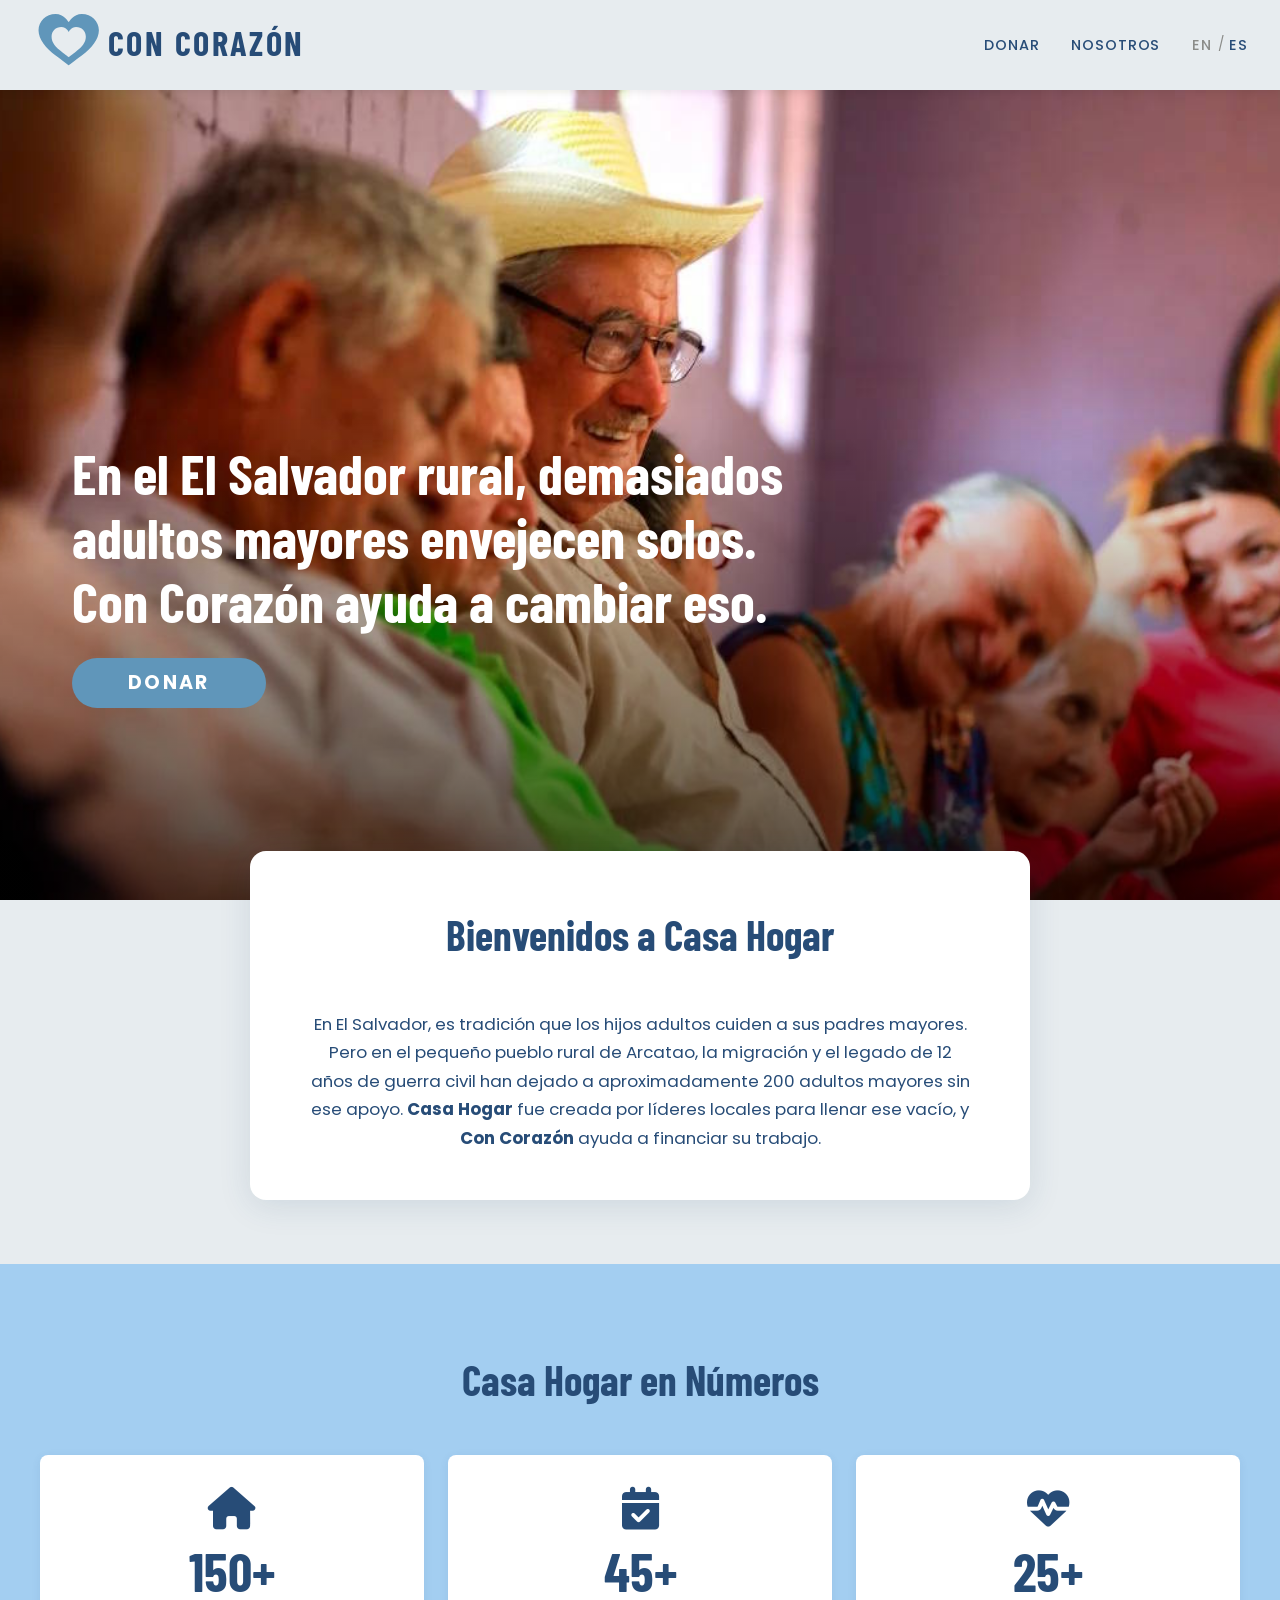
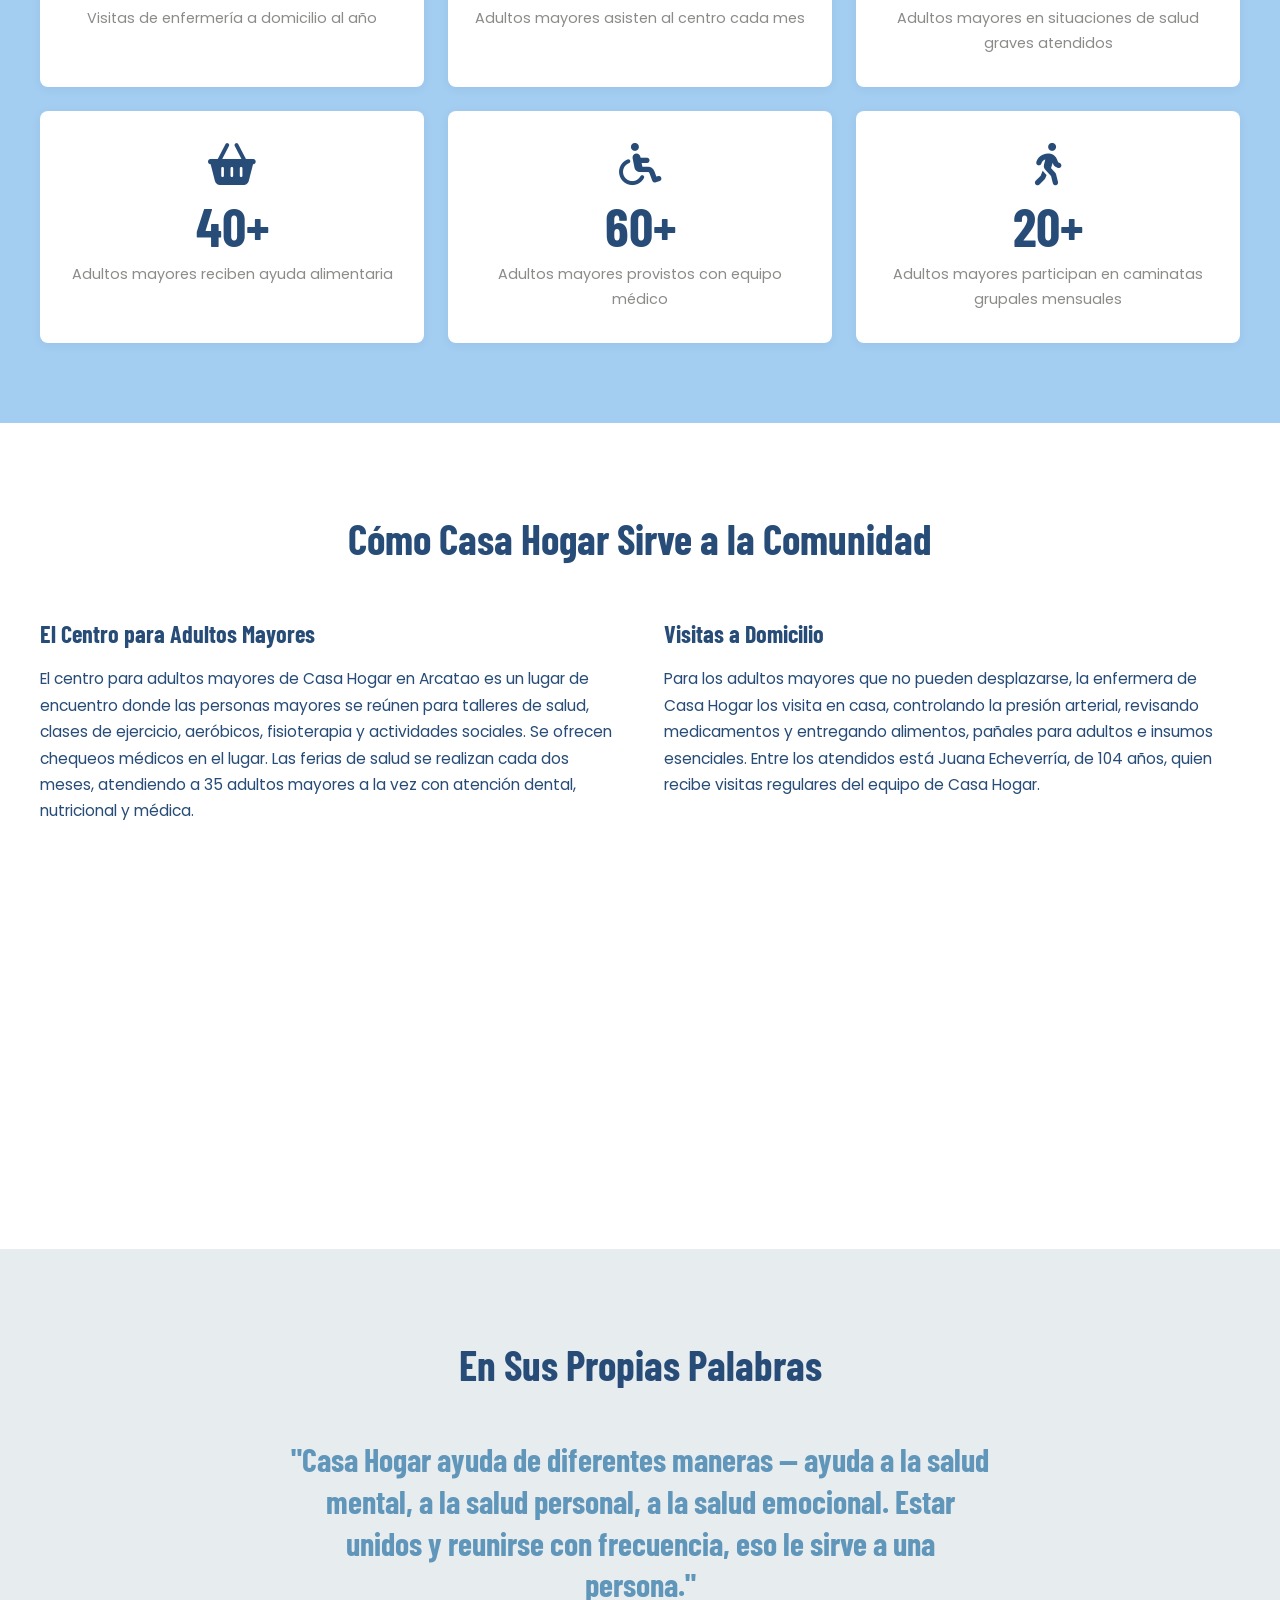
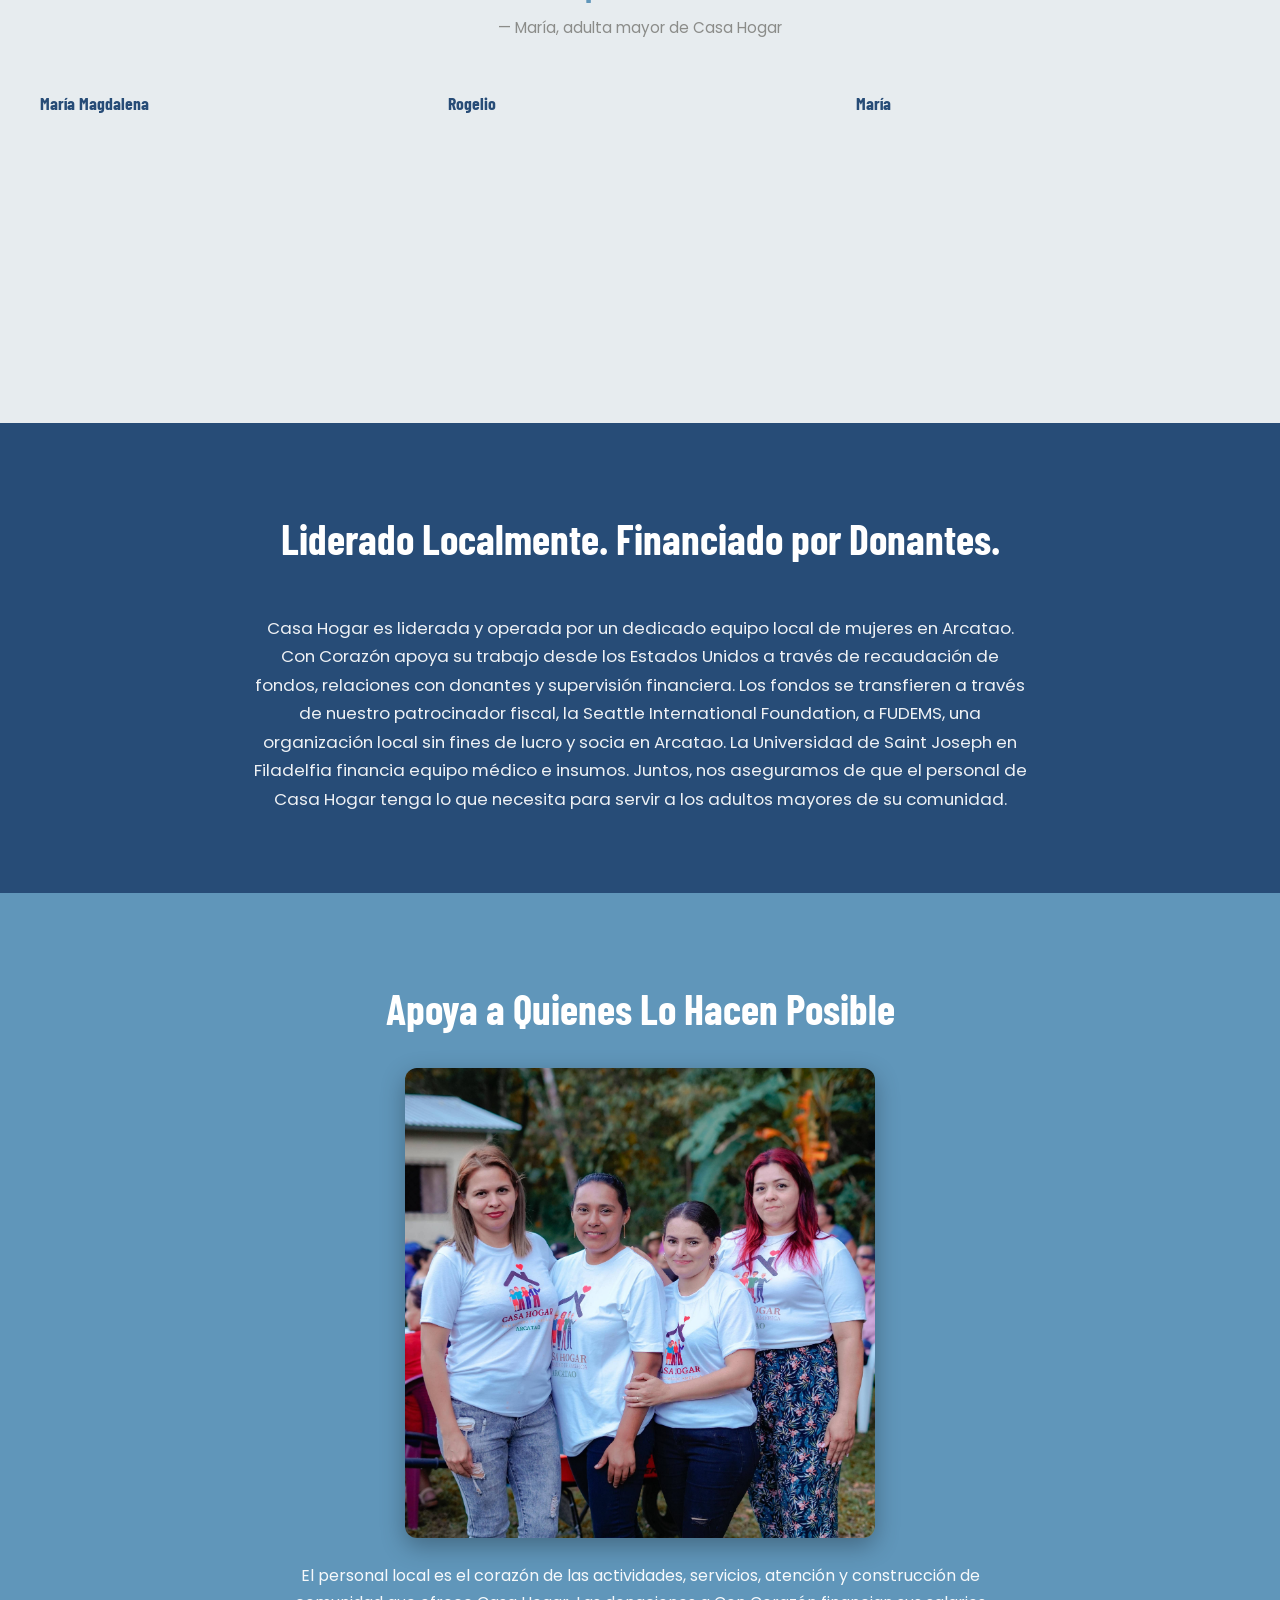
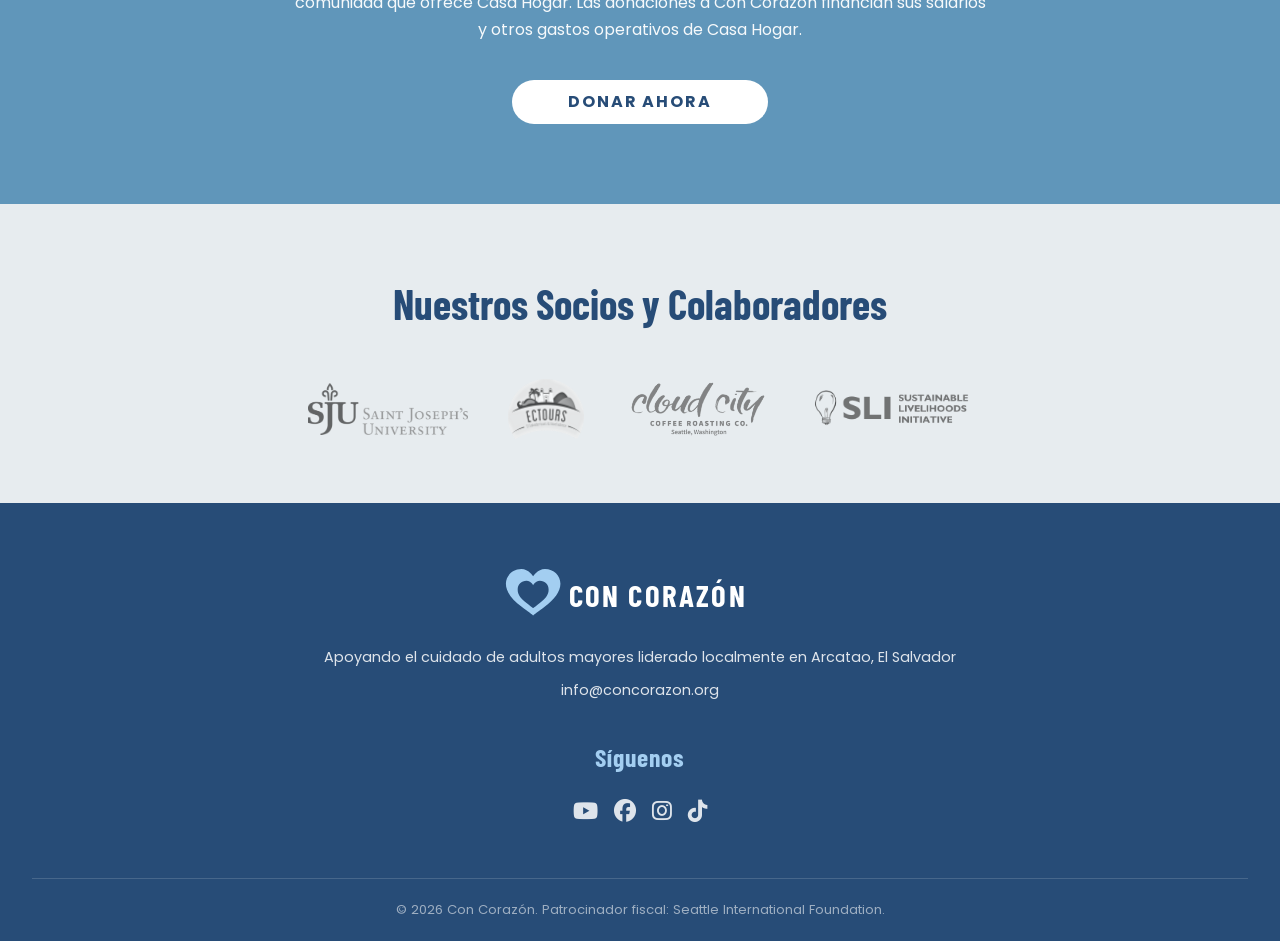
==== es/index.html @ 78c1507b "Spanish pages added" ====
<!DOCTYPE html>
<html lang="es-SV">
<head>
  <meta charset="UTF-8">
  <meta name="viewport" content="width=device-width, initial-scale=1.0">
  <title>Con Corazón — Apoyando el cuidado de adultos mayores en Arcatao, El Salvador</title>
  <meta name="description" content="Con Corazón apoya a Casa Hogar San Romero de América, un programa de atención a adultos mayores liderado localmente en Arcatao, El Salvador.">
  <link rel="icon" type="image/svg+xml" href="../favicon.svg">
  <link rel="stylesheet" href="../css/styles.css">
  <link rel="stylesheet" href="https://cdnjs.cloudflare.com/ajax/libs/font-awesome/6.5.0/css/all.min.css">
</head>
<body>

  <!-- ─── Navigation ────────────────────────────────────────────── -->
  <nav class="site-nav" role="navigation" aria-label="Navegación principal">
    <div class="nav-logo">
      <a href="index.html" aria-label="Inicio de Con Corazón">
        <svg width="310" height="66" viewBox="50 0 380 80" role="img">
          <title>Logo de Con Corazón</title>
          <g transform="translate(95, 40)">
            <path d="M0,-28 C0,-28 -6,-38 -16,-38 C-28,-38 -37,-29 -37,-18 C-37,-7 -28,4 -16,13 C-8,19 0,25 0,25 C0,25 8,19 16,13 C28,4 37,-7 37,-18 C37,-29 28,-38 16,-38 C6,-38 0,-28 0,-28 Z" fill="#6096BA"/>
            <path d="M0,-16 C0,-16 -3,-22 -9,-22 C-16,-22 -21,-17 -21,-10 C-21,-3 -16,3 -9,8 C-4,12 0,15 0,15 C0,15 4,12 9,8 C16,3 21,-3 21,-10 C21,-17 16,-22 9,-22 C3,-22 0,-16 0,-16 Z" fill="#E7ECEF"/>
          </g>
          <text x="143" y="53" font-family="'Barlow Condensed', sans-serif" font-weight="700" font-size="42" letter-spacing="3" fill="#274C77">CON CORAZÓN</text>
        </svg>
      </a>
    </div>

    <button class="nav-hamburger" aria-label="Abrir menú" aria-expanded="false" onclick="this.setAttribute('aria-expanded', this.getAttribute('aria-expanded')==='true'?'false':'true'); document.getElementById('nav-links').classList.toggle('open');">
      <span></span><span></span><span></span>
    </button>

    <ul class="nav-links" id="nav-links">
      <li><a href="https://givebutter.com/concorazon" target="_blank" rel="noopener">Donar</a></li>
      <li><a href="about.html">Nosotros</a></li>
      <li>
        <span class="lang-toggle">
          <a href="../en/index.html" class="lang-inactive">EN</a>
          <span class="lang-sep">/</span>
          <a href="index.html" class="lang-active">ES</a>
        </span>
      </li>
    </ul>
  </nav>

  <!-- ─── Section 1: Hero ───────────────────────────────────────── -->
  <section class="hero" aria-label="Hero">
    <div class="hero-overlay"></div>
    <div class="hero-content">
      <h1>En el El Salvador rural, demasiados adultos mayores envejecen solos. Con Corazón ayuda a cambiar eso.</h1>
      <a href="https://givebutter.com/concorazon" class="btn-primary" target="_blank" rel="noopener">Donar</a>
    </div>
  </section>

  <!-- ─── Section 2: The Problem ───────────────────────────────── -->
  <section class="section-problem" aria-labelledby="problem-heading">
    <div class="inner">
      <h2 class="section-header" id="problem-heading">Bienvenidos a Casa Hogar</h2>
      <p>En El Salvador, es tradición que los hijos adultos cuiden a sus padres mayores. Pero en el pequeño pueblo rural de Arcatao, la migración y el legado de 12 años de guerra civil han dejado a aproximadamente 200 adultos mayores sin ese apoyo. <strong>Casa Hogar</strong> fue creada por líderes locales para llenar ese vacío, y <strong>Con Corazón</strong> ayuda a financiar su trabajo.</p>
    </div>
  </section>

  <!-- ─── Section 3: Stat Cards ─────────────────────────────────── -->
  <section class="section-stats" aria-labelledby="stats-heading">
    <div class="inner">
      <h2 class="section-header" id="stats-heading">Casa Hogar en Números</h2>
      <div class="stat-grid">

        <div class="stat-card">
          <i class="fa-solid fa-house" aria-hidden="true"></i>
          <div class="stat-number">150+</div>
          <div class="stat-label">Visitas de enfermería a domicilio al año</div>
        </div>

        <div class="stat-card">
          <i class="fa-solid fa-calendar-check" aria-hidden="true"></i>
          <div class="stat-number">45+</div>
          <div class="stat-label">Adultos mayores asisten al centro cada mes</div>
        </div>

        <div class="stat-card">
          <i class="fa-solid fa-heart-pulse" aria-hidden="true"></i>
          <div class="stat-number">25+</div>
          <div class="stat-label">Adultos mayores en situaciones de salud graves atendidos</div>
        </div>

        <div class="stat-card">
          <i class="fa-solid fa-basket-shopping" aria-hidden="true"></i>
          <div class="stat-number">40+</div>
          <div class="stat-label">Adultos mayores reciben ayuda alimentaria</div>
        </div>

        <div class="stat-card">
          <i class="fa-solid fa-wheelchair" aria-hidden="true"></i>
          <div class="stat-number">60+</div>
          <div class="stat-label">Adultos mayores provistos con equipo médico</div>
        </div>

        <div class="stat-card">
          <i class="fa-solid fa-person-walking" aria-hidden="true"></i>
          <div class="stat-number">20+</div>
          <div class="stat-label">Adultos mayores participan en caminatas grupales mensuales</div>
        </div>

      </div>
    </div>
  </section>

  <!-- ─── Section 4: What Is Casa Hogar ────────────────────────── -->
  <section class="section-casa" aria-labelledby="casa-heading">
    <div class="inner">
      <h2 class="section-header" id="casa-heading">Cómo Casa Hogar Sirve a la Comunidad</h2>
      <div class="casa-columns">

        <div class="casa-col">
          <h3>El Centro para Adultos Mayores</h3>
          <p>El centro para adultos mayores de Casa Hogar en Arcatao es un lugar de encuentro donde las personas mayores se reúnen para talleres de salud, clases de ejercicio, aeróbicos, fisioterapia y actividades sociales. Se ofrecen chequeos médicos en el lugar. Las ferias de salud se realizan cada dos meses, atendiendo a 35 adultos mayores a la vez con atención dental, nutricional y médica.</p>
          <div class="video-wrap">
            <iframe src="https://www.youtube.com/embed/SIsuUfi-Hgg" title="Centro para Adultos Mayores de Casa Hogar" allowfullscreen loading="lazy"></iframe>
          </div>
        </div>

        <div class="casa-col">
          <h3>Visitas a Domicilio</h3>
          <p>Para los adultos mayores que no pueden desplazarse, la enfermera de Casa Hogar los visita en casa, controlando la presión arterial, revisando medicamentos y entregando alimentos, pañales para adultos e insumos esenciales. Entre los atendidos está Juana Echeverría, de 104 años, quien recibe visitas regulares del equipo de Casa Hogar.</p>
          <div class="video-wrap">
            <iframe src="https://www.youtube.com/embed/_XHFitrFmFE" title="Visitas a Domicilio de Casa Hogar" allowfullscreen loading="lazy"></iframe>
          </div>
        </div>

      </div>
    </div>
  </section>

  <!-- ─── Section 5: Testimonials ──────────────────────────────── -->
  <section class="section-testimonials" aria-labelledby="testimonials-heading">
    <div class="inner">
      <h2 class="section-header" id="testimonials-heading">En Sus Propias Palabras</h2>

      <div class="pull-quote">
        <blockquote>"Casa Hogar ayuda de diferentes maneras &mdash; ayuda a la salud mental, a la salud personal, a la salud emocional. Estar unidos y reunirse con frecuencia, eso le sirve a una persona."</blockquote>
        <cite>— María, adulta mayor de Casa Hogar</cite>
      </div>

      <div class="video-row">

        <div>
          <div class="video-label">María Magdalena</div>
          <div class="video-wrap">
            <iframe src="https://www.youtube.com/embed/TL18-cvgX3M" title="Testimonio: María Magdalena" allowfullscreen loading="lazy"></iframe>
          </div>
        </div>

        <div>
          <div class="video-label">Rogelio</div>
          <div class="video-wrap">
            <iframe src="https://www.youtube.com/embed/rssezX01cHo" title="Testimonio: Rogelio" allowfullscreen loading="lazy"></iframe>
          </div>
        </div>

        <div>
          <div class="video-label">María</div>
          <div class="video-wrap">
            <iframe src="https://www.youtube.com/embed/4YFCZ-IVtp0" title="Testimonio: María" allowfullscreen loading="lazy"></iframe>
          </div>
        </div>

      </div>
    </div>
  </section>

  <!-- ─── Section 6: How We Work ───────────────────────────────── -->
  <section class="section-how" aria-labelledby="how-heading">
    <div class="inner">
      <h2 class="section-header section-header--white" id="how-heading">Liderado Localmente. Financiado por Donantes.</h2>
      <p>Casa Hogar es liderada y operada por un dedicado equipo local de mujeres en Arcatao. Con Corazón apoya su trabajo desde los Estados Unidos a través de recaudación de fondos, relaciones con donantes y supervisión financiera. Los fondos se transfieren a través de nuestro patrocinador fiscal, la Seattle International Foundation, a FUDEMS, una organización local sin fines de lucro y socia en Arcatao. La Universidad de Saint Joseph en Filadelfia financia equipo médico e insumos. Juntos, nos aseguramos de que el personal de Casa Hogar tenga lo que necesita para servir a los adultos mayores de su comunidad.</p>
    </div>
  </section>

  <!-- ─── Section 7: Donate CTA ────────────────────────────────── -->
  <section class="section-donate" aria-labelledby="donate-heading">
    <div class="inner">
      <h2 class="section-header" id="donate-heading">Apoya a Quienes Lo Hacen Posible</h2>
      <div class="team-photo-break">
        <img src="../images/Casa_Hogar_Team.jpg" alt="El equipo de Casa Hogar en Arcatao, El Salvador">
      </div>
      <p>El personal local es el corazón de las actividades, servicios, atención y construcción de comunidad que ofrece Casa Hogar. Las donaciones a Con Corazón financian sus salarios y otros gastos operativos de Casa Hogar.</p>
      <a href="https://givebutter.com/concorazon" class="btn-donate" target="_blank" rel="noopener">Donar Ahora</a>
    </div>
  </section>

  <!-- ─── Section 8: Partners ──────────────────────────────────── -->
  <section class="section-partners" aria-labelledby="partners-heading">
    <div class="inner">
      <h2 class="section-header" id="partners-heading">Nuestros Socios y Colaboradores</h2>
      <div class="partner-row">

        <a href="https://www.sju.edu/" class="partner-logo" target="_blank" rel="noopener" aria-label="Saint Joseph's University">
          <img src="../images/saint-josephs-university.png" alt="Saint Joseph's University">
        </a>

        <a href="https://www.ectourselsalvador.com/" class="partner-logo" target="_blank" rel="noopener" aria-label="EC Tours El Salvador">
          <img src="../images/EC%20Tours.png" alt="EC Tours El Salvador">
        </a>

        <a href="https://www.cloudcitycoffeeroasting.com/" class="partner-logo" target="_blank" rel="noopener" aria-label="Cloud City Coffee Roasters">
          <img src="../images/CloudCityRoasters.png" alt="Cloud City Coffee Roasters">
        </a>

        <div class="partner-logo" aria-label="Sustainable Livelihoods Initiative">
          <img src="../images/Sustainable%20Livelihoods%20Initiative.png" alt="Sustainable Livelihoods Initiative">
        </div>

      </div>
    </div>
  </section>

  <!-- ─── Footer ───────────────────────────────────────────────── -->
  <footer class="site-footer" aria-label="Pie de página">
    <div class="footer-grid">

      <div class="footer-col">
        <svg width="280" height="60" viewBox="50 0 380 80" role="img" aria-label="Logo de Con Corazón">
          <title>Con Corazón</title>
          <g transform="translate(95, 40)">
            <path d="M0,-28 C0,-28 -6,-38 -16,-38 C-28,-38 -37,-29 -37,-18 C-37,-7 -28,4 -16,13 C-8,19 0,25 0,25 C0,25 8,19 16,13 C28,4 37,-7 37,-18 C37,-29 28,-38 16,-38 C6,-38 0,-28 0,-28 Z" fill="#A3CEF1"/>
            <path d="M0,-16 C0,-16 -3,-22 -9,-22 C-16,-22 -21,-17 -21,-10 C-21,-3 -16,3 -9,8 C-4,12 0,15 0,15 C0,15 4,12 9,8 C16,3 21,-3 21,-10 C21,-17 16,-22 9,-22 C3,-22 0,-16 0,-16 Z" fill="#274C77"/>
          </g>
          <text x="143" y="53" font-family="'Barlow Condensed', sans-serif" font-weight="700" font-size="42" letter-spacing="3" fill="#ffffff">CON CORAZÓN</text>
        </svg>
        <p class="footer-tagline">Apoyando el cuidado de adultos mayores liderado localmente en Arcatao, El Salvador</p>
        <a href="mailto:info@concorazon.org">info@concorazon.org</a>
      </div>

      <div class="footer-col">
        <h4>Síguenos</h4>
        <div class="social-links">
          <a href="https://www.youtube.com/@concorazon" target="_blank" rel="noopener" aria-label="YouTube">
            <i class="fa-brands fa-youtube" aria-hidden="true"></i>
          </a>
          <a href="https://www.facebook.com/ConCorazonElSalvador" target="_blank" rel="noopener" aria-label="Facebook">
            <i class="fa-brands fa-facebook" aria-hidden="true"></i>
          </a>
          <a href="https://www.instagram.com/concorazon_es/" target="_blank" rel="noopener" aria-label="Instagram">
            <i class="fa-brands fa-instagram" aria-hidden="true"></i>
          </a>
          <a href="https://www.tiktok.com/@concorazon_es" target="_blank" rel="noopener" aria-label="TikTok">
            <i class="fa-brands fa-tiktok" aria-hidden="true"></i>
          </a>
        </div>
      </div>

    </div>

    <div class="footer-bottom">
      <p>© <script>document.write(new Date().getFullYear())</script> Con Corazón. Patrocinador fiscal: Seattle International Foundation.</p>
    </div>
  </footer>

</body>
</html>
---- css/styles.css ----
@import url('https://fonts.googleapis.com/css2?family=Barlow+Condensed:wght@700&family=Poppins:wght@400;500;600;700&display=swap');

/* ─── Variables ─────────────────────────────────────────────────── */
:root {
  --platinum:   #E7ECEF;
  --dusk-blue:  #274C77;
  --steel-blue: #6096BA;
  --icy-blue:   #A3CEF1;
  --grey-olive: #8B8C89;
}

/* ─── Reset & Base ──────────────────────────────────────────────── */
*, *::before, *::after { box-sizing: border-box; margin: 0; padding: 0; }

html { scroll-behavior: smooth; }

body {
  font-family: 'Poppins', sans-serif;
  background-color: var(--platinum);
  color: var(--dusk-blue);
  font-size: 1rem;
  line-height: 1.7;
}

img { display: block; max-width: 100%; }

a { color: inherit; text-decoration: none; }

/* ─── Navigation ────────────────────────────────────────────────── */
.site-nav {
  position: sticky;
  top: 0;
  z-index: 100;
  background: var(--platinum);
  padding: 0.75rem 2rem;
  display: flex;
  align-items: center;
  justify-content: space-between;
  box-shadow: 0 2px 8px rgba(0,0,0,0.08);
}

.nav-logo a { display: flex; align-items: center; }

.nav-links {
  display: flex;
  align-items: center;
  gap: 2rem;
  list-style: none;
}

.nav-links a {
  font-family: 'Poppins', sans-serif;
  font-weight: 500;
  font-size: 0.9rem;
  letter-spacing: 0.06em;
  text-transform: uppercase;
  color: var(--dusk-blue);
  transition: color 0.2s;
}

.nav-links a.nav-bold {
  font-weight: 700;
}

.nav-links a:hover { color: var(--steel-blue); }

.lang-toggle { display: flex; align-items: center; gap: 0.35rem; }

.lang-toggle .lang-active { color: var(--dusk-blue); }
.lang-toggle .lang-inactive { color: var(--grey-olive); }
.lang-toggle .lang-sep { color: var(--grey-olive); font-size: 0.85rem; }

/* Hamburger */
.nav-hamburger {
  display: none;
  background: none;
  border: none;
  cursor: pointer;
  padding: 0.25rem;
  flex-direction: column;
  gap: 5px;
}

.nav-hamburger span {
  display: block;
  width: 26px;
  height: 3px;
  background: var(--dusk-blue);
  border-radius: 2px;
  transition: all 0.3s;
}

/* ─── Hero ──────────────────────────────────────────────────────── */
.hero {
  position: relative;
  min-height: 90vh;
  background-image: url('../images/Con_Corazon_Hero.jpg');
  background-size: cover;
  background-position: center;
  display: flex;
  align-items: flex-end;
}

.hero-overlay {
  position: absolute;
  inset: 0;
  background: linear-gradient(to bottom, transparent 40%, rgba(0,0,0,0.65) 100%);
}

.hero-content {
  position: relative;
  z-index: 1;
  padding: 3rem 2.5rem 7rem;
  max-width: 820px;
}

.hero-content h1 {
  font-family: 'Barlow Condensed', sans-serif;
  font-weight: 700;
  font-size: clamp(2rem, 5vw, 3.5rem);
  color: #fff;
  line-height: 1.15;
  margin-bottom: 1.5rem;
  text-wrap: balance;
}

.btn-primary {
  display: inline-block;
  font-family: 'Poppins', sans-serif;
  font-weight: 700;
  font-size: 1.2rem;
  letter-spacing: 0.12em;
  text-transform: uppercase;
  background: var(--steel-blue);
  color: #fff;
  padding: 0.55rem 3.5rem;
  border-radius: 50px;
  transition: background 0.2s;
}

.btn-primary:hover { background: var(--dusk-blue); }

.btn-donate {
  display: inline-block;
  font-family: 'Poppins', sans-serif;
  font-weight: 700;
  font-size: 1rem;
  letter-spacing: 0.12em;
  text-transform: uppercase;
  background: #fff;
  color: var(--dusk-blue);
  padding: 0.55rem 3.5rem;
  border-radius: 50px;
  transition: background 0.2s, color 0.2s;
}

.btn-donate:hover { background: var(--platinum); color: var(--dusk-blue); }

/* ─── Section Shared ─────────────────────────────────────────────── */
section { padding: 5rem 2rem; }

.section-header {
  font-family: 'Barlow Condensed', sans-serif;
  font-weight: 700;
  font-size: clamp(1.75rem, 3.5vw, 2.6rem);
  color: var(--dusk-blue);
  text-align: center;
  margin-bottom: 2.5rem;
  text-wrap: balance;
}

.section-header--white { color: #fff; }

/* ─── Section 2: Problem ─────────────────────────────────────────── */
.section-problem {
  background: var(--platinum);
  text-align: center;
  position: relative;
  z-index: 2;
  margin-top: 0;
  border-top: 1px solid transparent;
  padding-top: 0;
  padding-bottom: 4rem;
}

.section-problem .inner {
  max-width: 780px;
  margin: -50px auto 0;
  background: #fff;
  border-radius: 16px;
  box-shadow: 0 6px 32px rgba(39,76,119,0.13);
  padding: 3rem 3.5rem;
  position: relative;
  z-index: 3;
}


.section-problem p {
  font-size: 1.05rem;
  color: var(--dusk-blue);
}

/* ─── Section 3: Casa Hogar ──────────────────────────────────────── */
.section-casa {
  background: #fff;
}

.section-casa .inner { max-width: 1200px; margin: 0 auto; }

.casa-columns {
  display: grid;
  grid-template-columns: 1fr 1fr;
  gap: 3rem;
  margin-top: 0.5rem;
}

.casa-col h3 {
  font-family: 'Barlow Condensed', sans-serif;
  font-weight: 700;
  font-size: 1.5rem;
  color: var(--dusk-blue);
  margin-bottom: 0.75rem;
  text-wrap: balance;
}

.casa-col p {
  font-size: 0.97rem;
  margin-bottom: 1.25rem;
  color: var(--dusk-blue);
}

/* ─── Video Embed ────────────────────────────────────────────────── */
.video-wrap {
  position: relative;
  width: 100%;
  padding-bottom: 56.25%;
  height: 0;
  overflow: hidden;
  border-radius: 4px;
}

.video-wrap iframe {
  position: absolute;
  top: 0; left: 0;
  width: 100%;
  height: 100%;
  border: 0;
}

/* ─── Section 4: Stat Cards ──────────────────────────────────────── */
.section-stats {
  background: var(--icy-blue);
}

.section-stats .inner { max-width: 1200px; margin: 0 auto; }

.stat-grid {
  display: grid;
  grid-template-columns: repeat(3, 1fr);
  gap: 1.5rem;
}

.stat-card {
  background: #fff;
  border-radius: 8px;
  padding: 2rem 1.5rem;
  text-align: center;
  box-shadow: 0 2px 10px rgba(39,76,119,0.08);
}

.stat-card i {
  font-size: 2.65rem;
  color: var(--dusk-blue);
  margin-bottom: 0.75rem;
}

.stat-number {
  font-family: 'Barlow Condensed', sans-serif;
  font-weight: 700;
  font-size: 3.35rem;
  color: var(--dusk-blue);
  line-height: 1.1;
}

.stat-label {
  font-size: 0.9rem;
  color: var(--grey-olive);
  margin-top: 0.35rem;
}

/* ─── Section 5: Testimonials ────────────────────────────────────── */
.section-testimonials {
  background: var(--platinum);
}

.section-testimonials .inner { max-width: 1200px; margin: 0 auto; }

.pull-quote {
  text-align: center;
  margin-bottom: 3rem;
}

.pull-quote blockquote {
  font-family: 'Barlow Condensed', sans-serif;
  font-weight: 700;
  font-size: clamp(1.4rem, 3vw, 2rem);
  color: var(--steel-blue);
  line-height: 1.3;
  max-width: 700px;
  margin: 0 auto 0.5rem;
}

.pull-quote cite {
  font-family: 'Poppins', sans-serif;
  font-size: 0.95rem;
  color: var(--grey-olive);
  font-style: normal;
}

.video-row {
  display: grid;
  grid-template-columns: repeat(3, 1fr);
  gap: 1.5rem;
}

.video-label {
  font-family: 'Barlow Condensed', sans-serif;
  font-weight: 700;
  font-size: 1.1rem;
  color: var(--dusk-blue);
  margin-bottom: 0.5rem;
}

/* ─── Section 6: How We Work ─────────────────────────────────────── */
.section-how {
  background: var(--dusk-blue);
  color: #fff;
}

.section-how .inner {
  max-width: 780px;
  margin: 0 auto;
  text-align: center;
}

.section-how p {
  font-size: 1.05rem;
  color: #fff;
  opacity: 0.92;
}

/* ─── Team Photo Break ───────────────────────────────────────────── */
.team-photo-break {
  margin: 1.5rem auto;
  text-align: center;
}

.team-photo-break img {
  width: 100%;
  max-width: 470px;
  height: auto;
  display: block;
  margin: 0 auto;
  border-radius: 12px;
  box-shadow: 0 8px 24px rgba(0, 0, 0, 0.3);
}

/* ─── Section 7: Donate CTA ──────────────────────────────────────── */
.section-donate {
  background: var(--steel-blue);
  text-align: center;
}

.section-donate .inner { max-width: 700px; margin: 0 auto; }

.section-donate .section-header { color: #fff; margin-bottom: 1.25rem; }

.section-donate p {
  color: #fff;
  font-size: 1rem;
  opacity: 0.95;
  margin-bottom: 0.75rem;
}

.section-donate .btn-donate { margin-top: 1.5rem; }

/* ─── Section 8: Partners ────────────────────────────────────────── */
.section-partners {
  background: var(--platinum);
  padding: 4rem 2rem;
}

.section-partners .inner { max-width: 1100px; margin: 0 auto; }

.partner-row {
  display: flex;
  align-items: center;
  justify-content: center;
  flex-wrap: wrap;
  gap: 2.5rem;
  margin-top: 1rem;
}

.partner-logo {
  display: flex;
  align-items: center;
  justify-content: center;
  opacity: 0.7;
  filter: grayscale(100%);
  transition: filter 0.25s, opacity 0.25s;
}

.partner-logo:hover {
  filter: grayscale(0%);
  opacity: 1;
}

.partner-logo img {
  max-height: 60px;
  max-width: 160px;
  width: auto;
  object-fit: contain;
}

/* ─── Footer ─────────────────────────────────────────────────────── */
.site-footer {
  background: var(--dusk-blue);
  color: #fff;
  padding: 4rem 2rem 0;
}

.footer-grid {
  display: flex;
  flex-direction: column;
  align-items: center;
  text-align: center;
  gap: 2rem;
  max-width: 1100px;
  margin: 0 auto;
  padding-bottom: 3rem;
}

.footer-col h4 {
  font-family: 'Barlow Condensed', sans-serif;
  font-weight: 700;
  font-size: 1.6rem;
  letter-spacing: 0.04em;
  margin-bottom: 0.85rem;
  color: var(--icy-blue);
}

/* Stay Informed white card */
.footer-form-card {
  background: #fff;
  border-radius: 16px;
  padding: 2rem 2rem 1.75rem;
  box-shadow: 0 6px 32px rgba(0,0,0,0.18);
  margin-top: -1rem;
}

.footer-form-card h4 {
  color: var(--dusk-blue);
  margin-bottom: 0.5rem;
}

.footer-form-card p {
  color: var(--dusk-blue) !important;
  font-size: 0.9rem;
  opacity: 0.85;
}

.footer-form-card .signup-form input {
  background: var(--platinum);
  border: 1px solid rgba(39,76,119,0.2);
  color: var(--dusk-blue);
}

.footer-form-card .signup-form input::placeholder {
  color: var(--grey-olive);
}

.footer-form-card .signup-form button {
  background: var(--dusk-blue);
  color: #fff;
}

.footer-form-card .signup-form button:hover {
  background: var(--steel-blue);
  color: #fff;
}

.footer-col p, .footer-col a {
  font-size: 0.9rem;
  color: rgba(255,255,255,0.85);
  line-height: 1.7;
}

.footer-col a:hover { color: var(--icy-blue); }

.footer-tagline { margin: 0.6rem 0 0.4rem; }

/* Email signup form */
.signup-form { margin-top: 0.75rem; }

.signup-form input {
  display: block;
  width: 100%;
  padding: 0.55rem 0.8rem;
  margin-bottom: 0.5rem;
  border: 1px solid rgba(255,255,255,0.3);
  border-radius: 4px;
  background: rgba(255,255,255,0.1);
  color: #fff;
  font-family: 'Poppins', sans-serif;
  font-size: 0.85rem;
}

.signup-form input::placeholder { color: rgba(255,255,255,0.5); }

.signup-form .signup-row {
  display: grid;
  grid-template-columns: 1fr 1fr;
  gap: 0.5rem;
}

.signup-form button {
  display: block;
  width: 100%;
  padding: 0.6rem 1rem;
  margin-top: 0.25rem;
  background: var(--steel-blue);
  color: #fff;
  font-family: 'Barlow Condensed', sans-serif;
  font-weight: 700;
  font-size: 1rem;
  letter-spacing: 0.05em;
  border: none;
  border-radius: 4px;
  cursor: pointer;
  transition: background 0.2s;
}

.signup-form button:hover { background: var(--icy-blue); color: var(--dusk-blue); }

/* Social links */
.social-links {
  display: flex;
  gap: 1rem;
  margin-top: 0.85rem;
}

.social-links a {
  color: rgba(255,255,255,0.85);
  font-size: 1.4rem;
  transition: color 0.2s;
}

.social-links a:hover { color: var(--icy-blue); }

/* YouTube link */
.yt-link {
  display: inline-flex;
  align-items: center;
  gap: 0.5rem;
  font-size: 0.95rem;
  color: rgba(255,255,255,0.85);
  margin-top: 0.5rem;
}

.yt-link i { color: #FF0000; font-size: 1.2rem; }
.yt-link:hover { color: var(--icy-blue); }

/* Footer bottom bar */
.footer-bottom {
  border-top: 1px solid rgba(255,255,255,0.15);
  padding: 1.25rem 2rem;
  text-align: center;
}

.footer-bottom p {
  font-size: 0.82rem;
  color: rgba(255,255,255,0.55);
}

/* ─── Responsive ─────────────────────────────────────────────────── */
@media (max-width: 1199px) {
  .stat-grid { grid-template-columns: repeat(2, 1fr); }
  .footer-grid { gap: 1.5rem; }
}

@media (max-width: 767px) {
  .site-nav { padding: 0.75rem 1.25rem; }

  .nav-links {
    display: none;
    flex-direction: column;
    position: absolute;
    top: 100%;
    left: 0; right: 0;
    background: var(--platinum);
    padding: 1.25rem 1.5rem 1.5rem;
    gap: 1rem;
    box-shadow: 0 4px 12px rgba(0,0,0,0.1);
  }

  .nav-links.open { display: flex; }

  .nav-hamburger { display: flex; }

  .hero-content { padding: 2rem 1.25rem 8rem; }

  .section-problem .inner { margin-top: -100px; }

  section { padding: 3.5rem 1.25rem; }

  .casa-columns { grid-template-columns: 1fr; gap: 2rem; }

  .stat-grid { grid-template-columns: 1fr; }

  .video-row { grid-template-columns: 1fr; }

  .footer-grid { gap: 1rem; }

  .partner-row { gap: 1.5rem; }

  .signup-form .signup-row { grid-template-columns: 1fr; }

  .section-problem .inner { padding: 2rem 1.5rem; margin-top: -40px; }
}

/* ─── Donate Page ────────────────────────────────────────────────── */

/* Active nav link */
.nav-links a[aria-current="page"] {
  font-weight: 700;
  color: var(--dusk-blue);
}

/* Page header */
.donate-hero {
  position: relative;
  min-height: 50vh;
  background-image: url('../images/Con_Corazon_Donate.jpg');
  background-size: cover;
  background-position: center top;
  display: flex;
  align-items: flex-end;
}

.donate-hero-overlay {
  position: absolute;
  inset: 0;
  background: linear-gradient(to bottom, transparent 40%, rgba(0,0,0,0.65) 100%);
}

.donate-hero-content {
  position: relative;
  z-index: 1;
  padding: 2.5rem 2.5rem 4rem;
  max-width: 820px;
}

.donate-hero-content h1 {
  font-family: 'Barlow Condensed', sans-serif;
  font-weight: 700;
  font-size: clamp(1.75rem, 4vw, 3rem);
  color: #fff;
  line-height: 1.15;
  text-wrap: balance;
}

/* Section 2: The Ask */
.section-ask {
  background: var(--platinum);
  padding: 5rem 2rem;
}

.ask-inner {
  max-width: 1200px;
  margin: 0 auto;
}

.ask-columns {
  display: grid;
  grid-template-columns: 1fr 1fr;
  gap: 4rem;
  align-items: start;
}

.ask-copy .section-header {
  text-align: left;
  margin-bottom: 1.5rem;
}

.ask-copy p {
  font-size: 1rem;
  color: var(--dusk-blue);
  margin-bottom: 1rem;
  line-height: 1.7;
}

.ask-copy .trust-line {
  font-size: 0.88rem;
  color: var(--grey-olive);
  margin-top: 1.5rem;
  border-top: 1px solid rgba(39,76,119,0.15);
  padding-top: 1.25rem;
}

.ask-form {
  min-height: 400px;
}

/* Section 3: Trust Signals */
.section-trust {
  background: var(--dusk-blue);
  padding: 4rem 2rem;
}

.trust-inner {
  max-width: 900px;
  margin: 0 auto;
}

.trust-grid {
  display: grid;
  grid-template-columns: repeat(3, 1fr);
  gap: 2rem;
  text-align: center;
}

.trust-item i {
  font-size: 2.2rem;
  color: var(--steel-blue);
  margin-bottom: 0.75rem;
  display: block;
}

.trust-item p {
  font-family: 'Poppins', sans-serif;
  font-weight: 600;
  font-size: 0.95rem;
  color: #fff;
  line-height: 1.4;
  margin: 0;
}

/* Donate page responsive */
@media (max-width: 1199px) {
  .ask-columns { gap: 2.5rem; }
}

@media (max-width: 767px) {
  .donate-hero-content { padding: 2rem 1.25rem 3rem; }
  .ask-columns { grid-template-columns: 1fr; gap: 2rem; }
  .ask-copy .section-header { text-align: center; }
  .trust-grid { grid-template-columns: 1fr; gap: 1.5rem; }
}

/* ─── About Page ─────────────────────────────────────────────────── */

.about-page-header {
  position: relative;
  min-height: 50vh;
  background-image: url('../images/Con_Corazon_About.jpg');
  background-size: cover;
  background-position: center;
  display: flex;
  align-items: flex-end;
}

.about-page-header-overlay {
  position: absolute;
  inset: 0;
  background: linear-gradient(to bottom, transparent 30%, rgba(0,0,0,0.68) 100%);
}

.about-page-header-content {
  position: relative;
  z-index: 1;
  padding: 2.5rem 2.5rem 4rem;
  max-width: 820px;
}

.about-page-header h1 {
  font-family: 'Barlow Condensed', sans-serif;
  font-weight: 700;
  font-size: clamp(2rem, 5vw, 3.5rem);
  color: #fff;
  line-height: 1.15;
  margin-bottom: 0.75rem;
  text-wrap: balance;
}

.about-page-header p {
  font-size: clamp(0.95rem, 2vw, 1.1rem);
  color: rgba(255,255,255,0.88);
  font-weight: 400;
  max-width: 650px;
}

/* Our Story */
.section-our-story { background: var(--platinum); }

.section-our-story .inner {
  max-width: 800px;
  margin: 0 auto;
}

.section-our-story p {
  font-size: 1rem;
  color: var(--dusk-blue);
  margin-bottom: 1.25rem;
}

.about-map-caption {
  font-size: 0.88rem;
  color: var(--grey-olive);
  text-align: center;
  margin-top: 0.75rem;
  font-style: italic;
}

/* How We Work - About version */
.section-about-how { background: var(--platinum); }

.section-about-how .inner {
  max-width: 1100px;
  margin: 0 auto;
}

.about-how-columns {
  display: grid;
  grid-template-columns: 1fr 1fr;
  gap: 3rem;
}

.about-how-col {
  border-left: 4px solid var(--steel-blue);
  padding-left: 1.75rem;
}

.about-how-col h3 {
  font-family: 'Barlow Condensed', sans-serif;
  font-weight: 700;
  font-size: 1.5rem;
  color: var(--dusk-blue);
  margin-bottom: 0.75rem;
}

.about-how-col p {
  font-size: 0.97rem;
  color: var(--dusk-blue);
  margin-bottom: 1rem;
}

/* Team sections */
.section-team-us { background: var(--icy-blue); }
.section-team-sv { background: var(--platinum); }

.section-team-us .inner,
.section-team-sv .inner { max-width: 1100px; margin: 0 auto; }

.team-subsection-label {
  font-family: 'Barlow Condensed', sans-serif;
  font-weight: 700;
  font-size: 1rem;
  letter-spacing: 0.12em;
  text-transform: uppercase;
  color: var(--dusk-blue);
  text-align: center;
  margin-bottom: 2rem;
}

.team-grid-2 {
  display: grid;
  grid-template-columns: 1fr 1fr;
  gap: 2rem;
}

.team-grid-4 {
  display: grid;
  grid-template-columns: 1fr 1fr;
  gap: 2rem;
}

.team-card {
  background: #fff;
  border-radius: 12px;
  padding: 2rem;
  box-shadow: 0 2px 12px rgba(39,76,119,0.1);
  text-align: center;
}

.section-team-sv .team-card { text-align: left; }

.photo-placeholder {
  width: 200px;
  height: 200px;
  background: var(--icy-blue);
  border-radius: 8px;
  display: flex;
  align-items: center;
  justify-content: center;
  margin: 0 auto 1.25rem;
  font-family: 'Poppins', sans-serif;
  font-size: 0.85rem;
  color: var(--grey-olive);
}

.team-photo {
  width: 200px;
  height: 200px;
  object-fit: cover;
  border-radius: 8px;
  display: block;
  margin: 0 auto 1.25rem;
}

.team-card-name {
  font-family: 'Barlow Condensed', sans-serif;
  font-weight: 700;
  font-size: 1.4rem;
  color: var(--dusk-blue);
  margin-bottom: 0.25rem;
}

.team-card-title {
  font-size: 0.9rem;
  color: var(--steel-blue);
  margin-bottom: 1rem;
}

.team-card-bio,
.team-card-desc {
  font-size: 0.95rem;
  color: var(--dusk-blue);
  margin-bottom: 1rem;
  text-align: left;
}

.team-card-quote {
  border-top: 1px solid var(--icy-blue);
  padding-top: 0.85rem;
  margin-top: 0.25rem;
}

.team-card-quote-es {
  font-style: italic;
  font-size: 0.9rem;
  color: var(--steel-blue);
  margin-bottom: 0.5rem;
}

.team-card-quote-en {
  font-style: italic;
  font-size: 0.85rem;
  color: var(--grey-olive);
  margin-bottom: 0.5rem;
}

.team-card-attribution {
  font-size: 0.82rem;
  color: var(--grey-olive);
  font-style: normal;
}

/* FUDEMS text placeholder */
.partner-logo-text {
  display: flex;
  align-items: center;
  justify-content: center;
  height: 60px;
  font-family: 'Barlow Condensed', sans-serif;
  font-weight: 700;
  font-size: 1.4rem;
  letter-spacing: 0.1em;
  color: var(--dusk-blue);
  opacity: 0.7;
  transition: opacity 0.25s;
}

.partner-logo-text:hover { opacity: 1; }

/* About page responsive */
@media (max-width: 1199px) {
  .about-how-columns { gap: 2rem; }
}

@media (max-width: 767px) {
  .about-page-header-content { padding: 2rem 1.25rem 3rem; }
  .about-how-columns { grid-template-columns: 1fr; }
  .team-grid-2 { grid-template-columns: 1fr; }
  .team-grid-4 { grid-template-columns: 1fr; }
  .photo-placeholder { width: 160px; height: 160px; }
  .team-photo { width: 160px; height: 160px; }
}
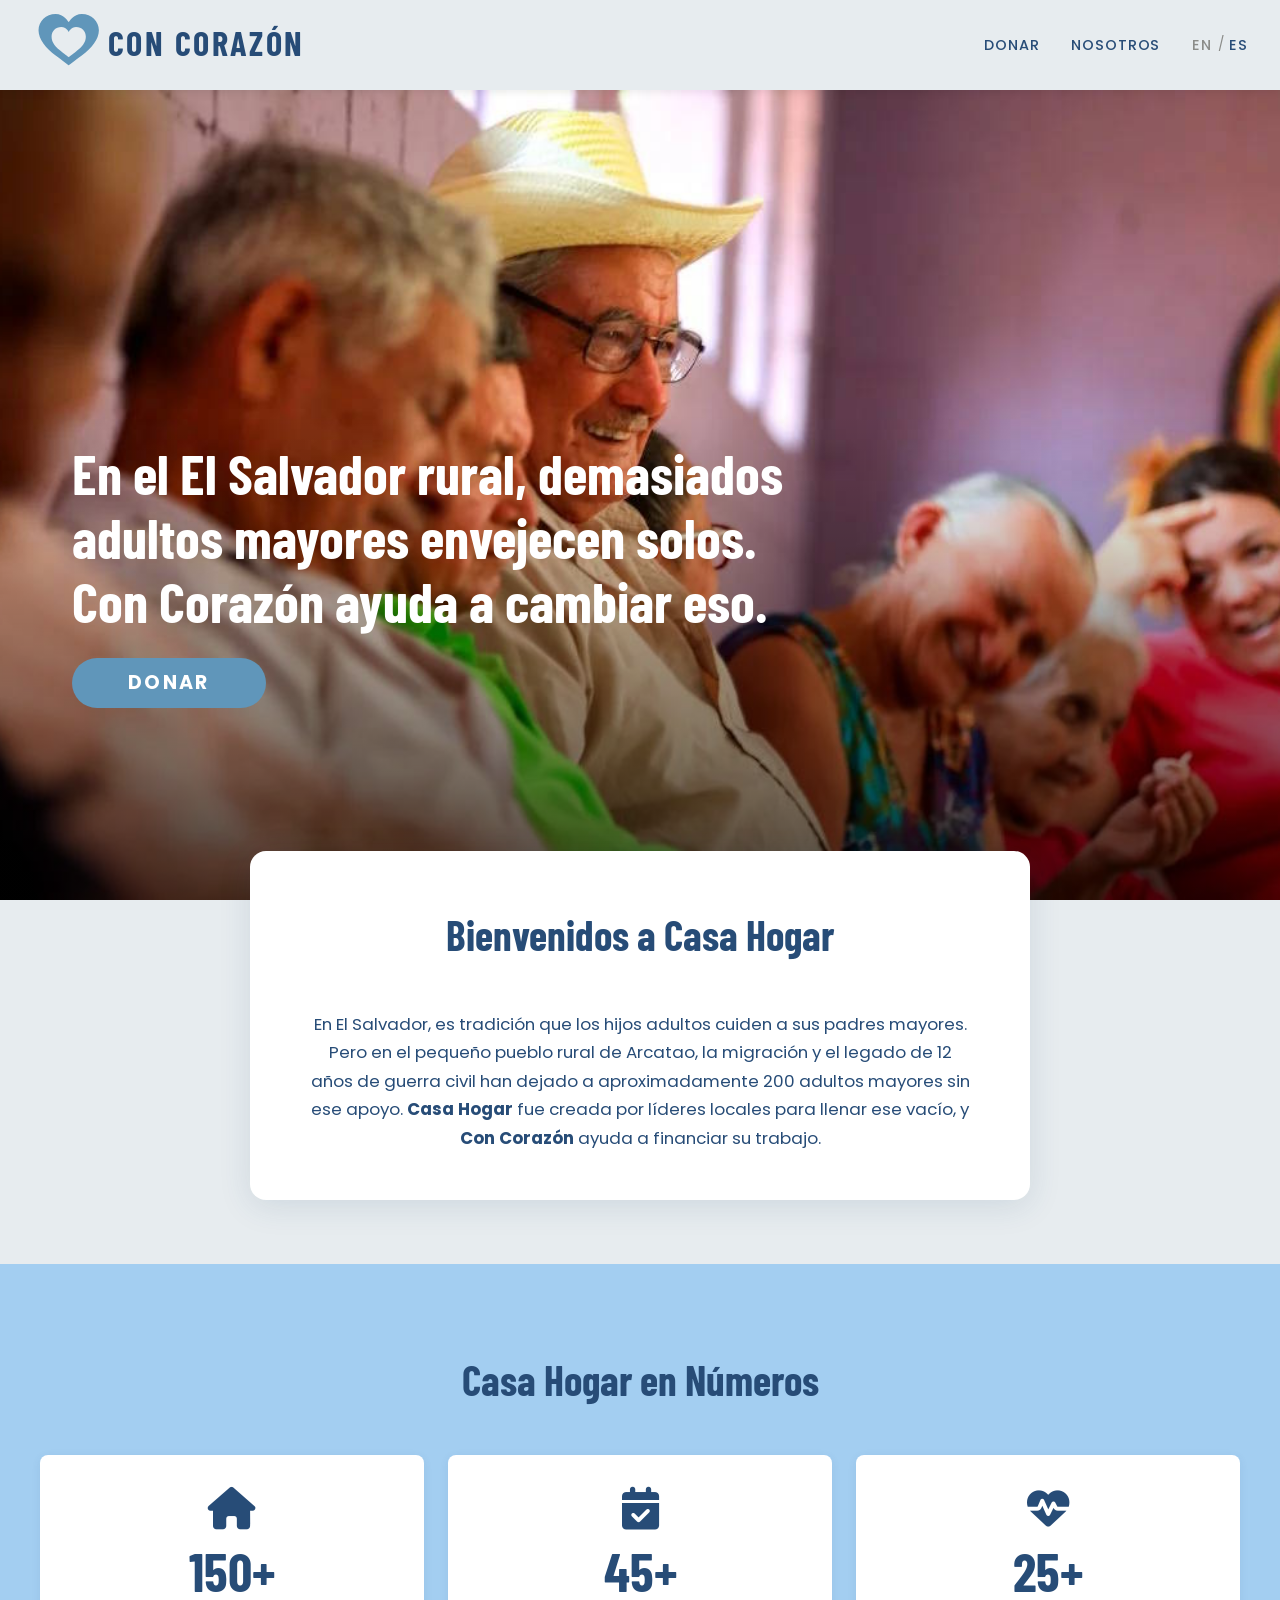
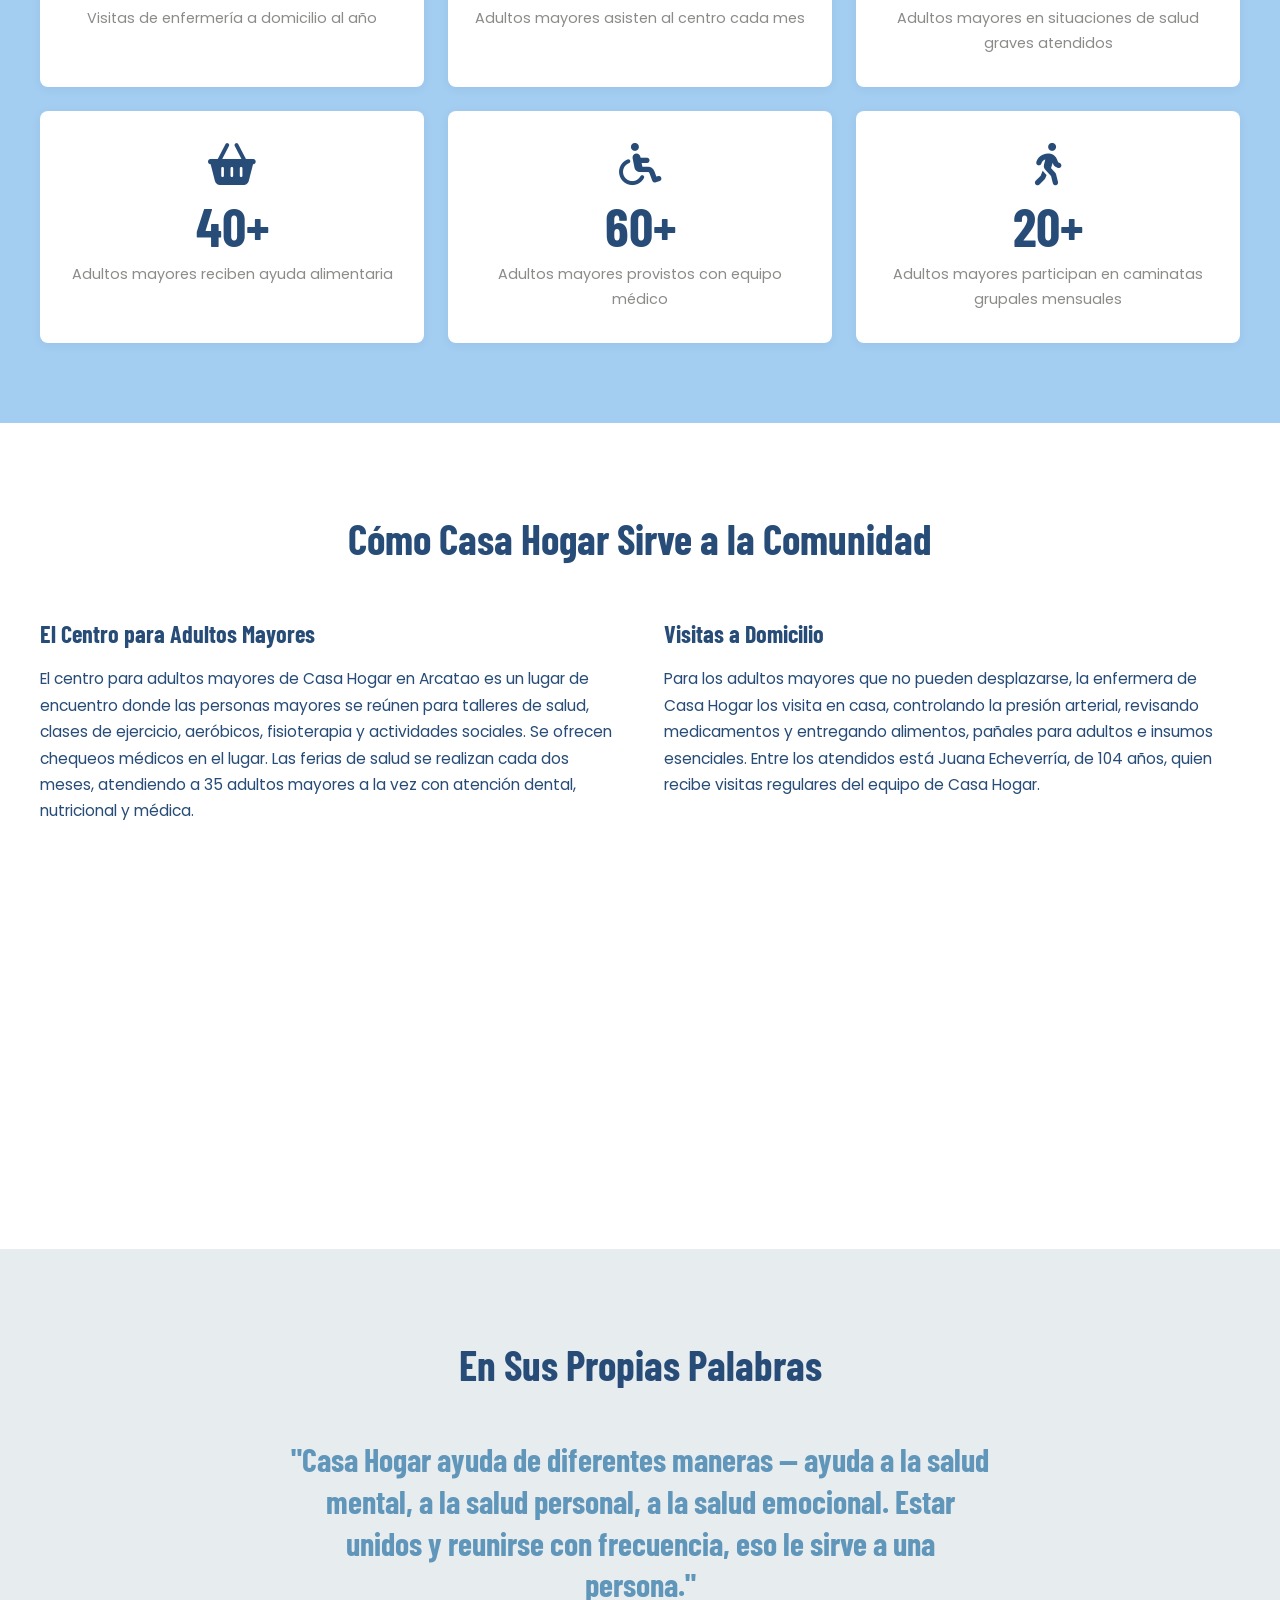
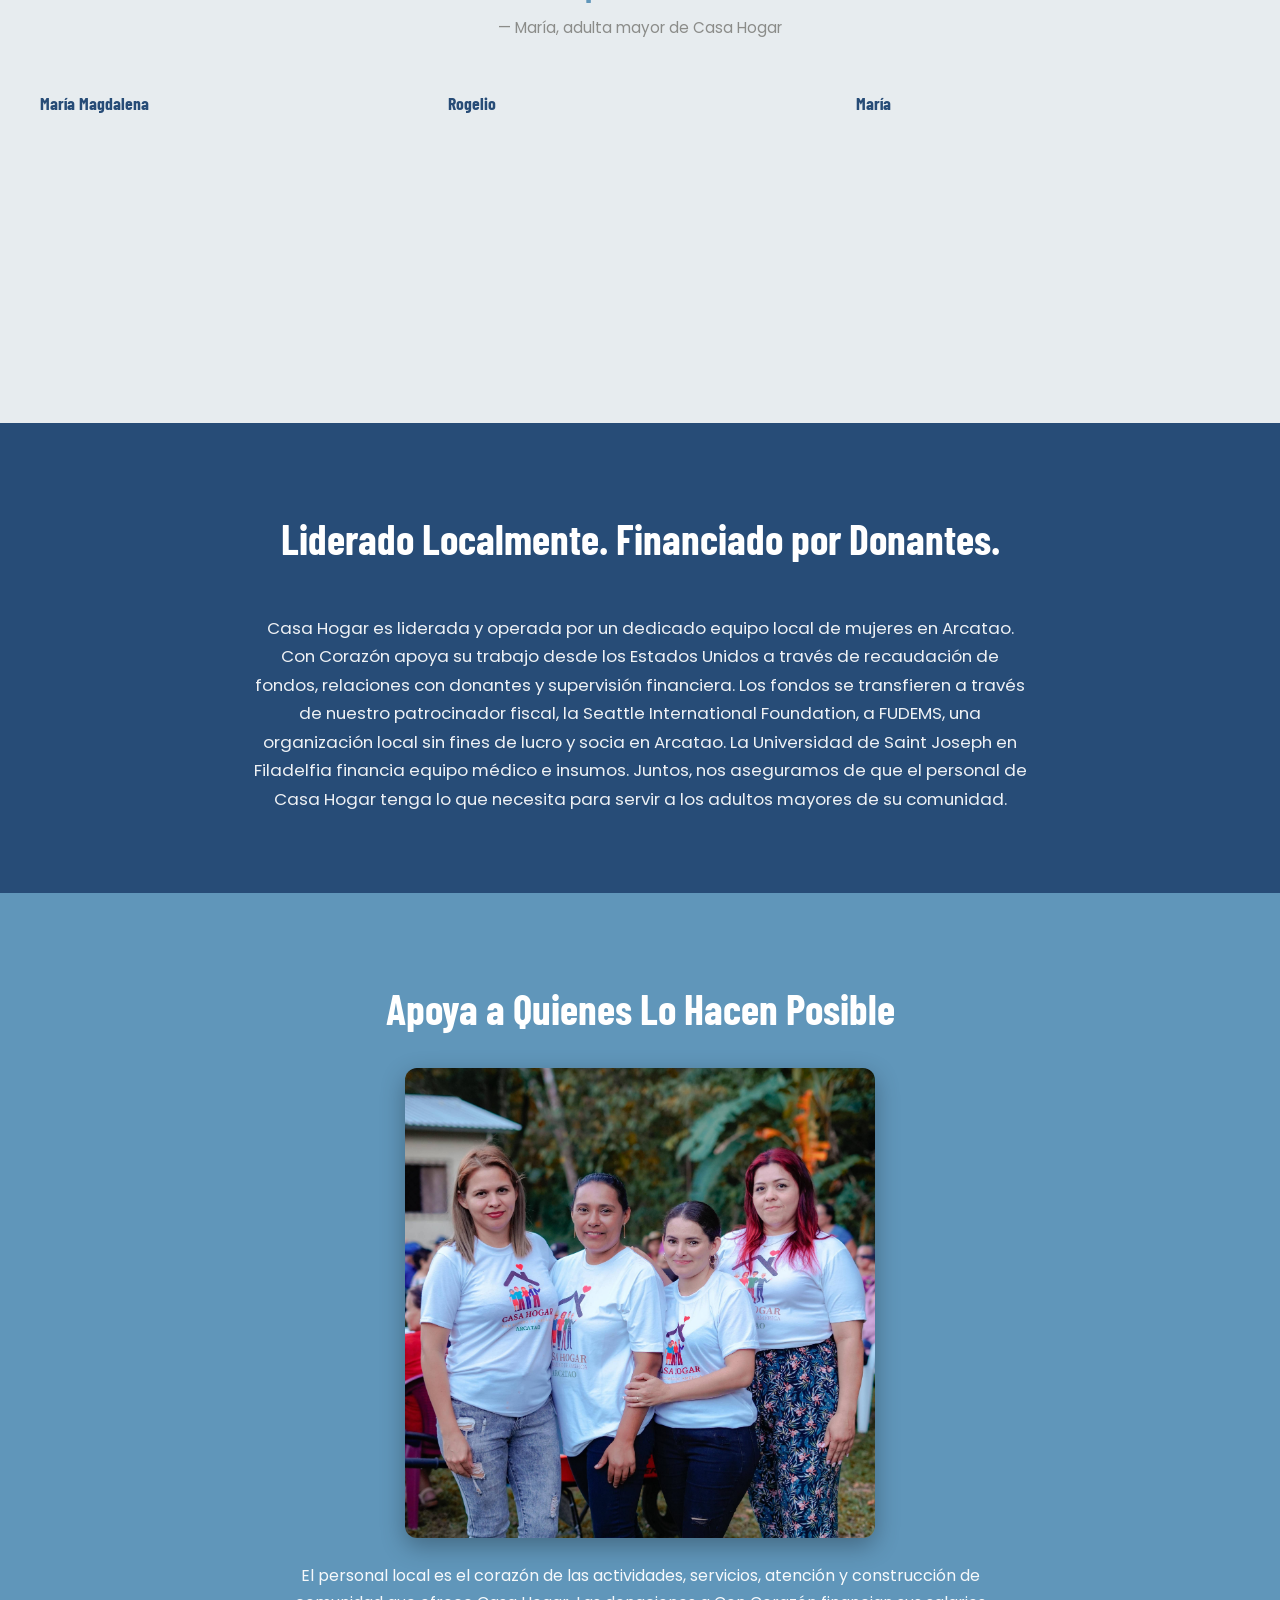
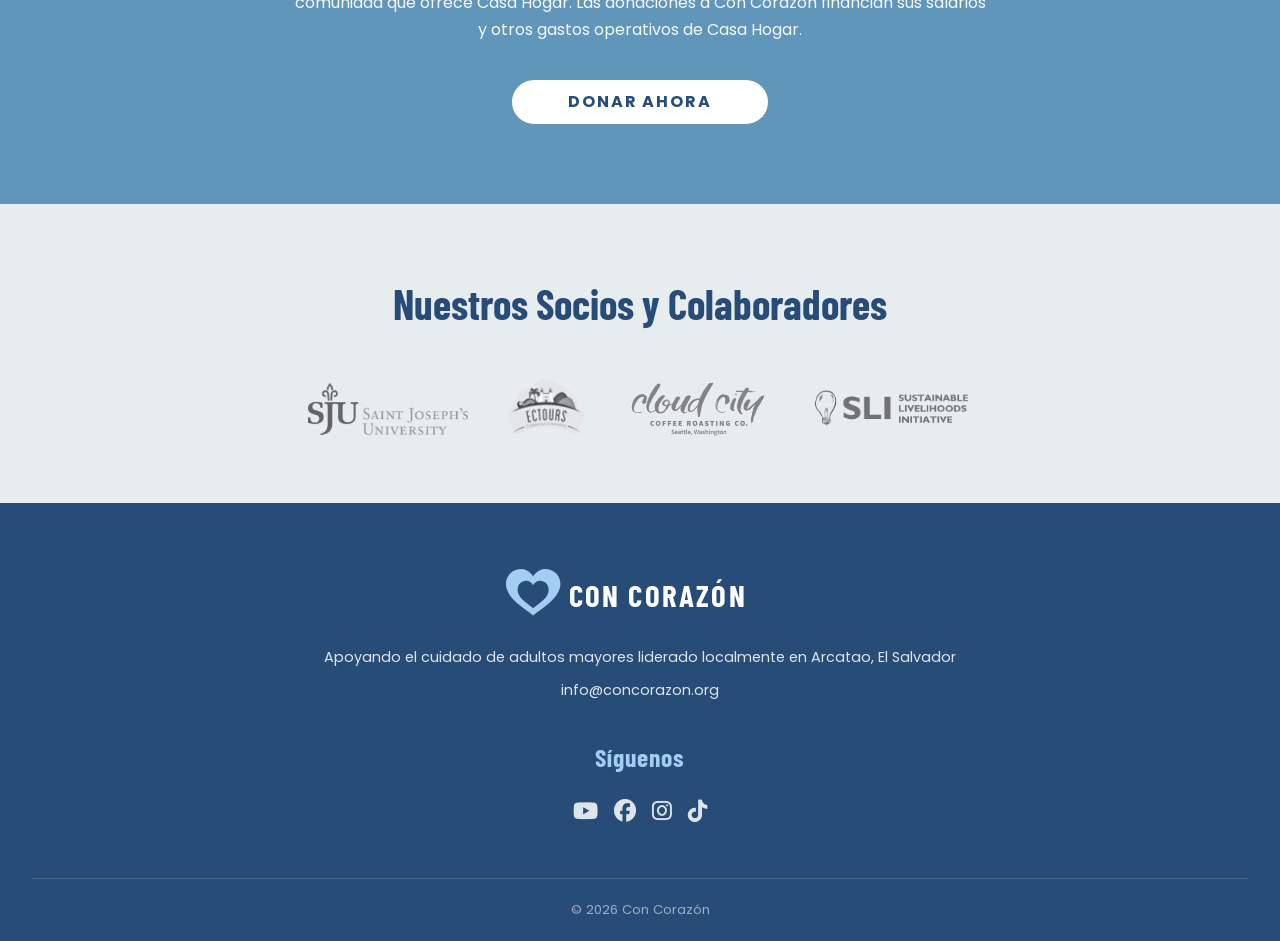
==== commit d054e09f: "Remove fiscal sponsor mentions, enable mailing list signup, drop old donate page - Remove "Fiscal sp" ====
--- a/es/index.html
+++ b/es/index.html
@@ -253,7 +253,7 @@
     </div>
 
     <div class="footer-bottom">
-      <p>© <script>document.write(new Date().getFullYear())</script> Con Corazón. Patrocinador fiscal: Seattle International Foundation.</p>
+      <p>© <script>document.write(new Date().getFullYear())</script> Con Corazón</p>
     </div>
   </footer>
 
